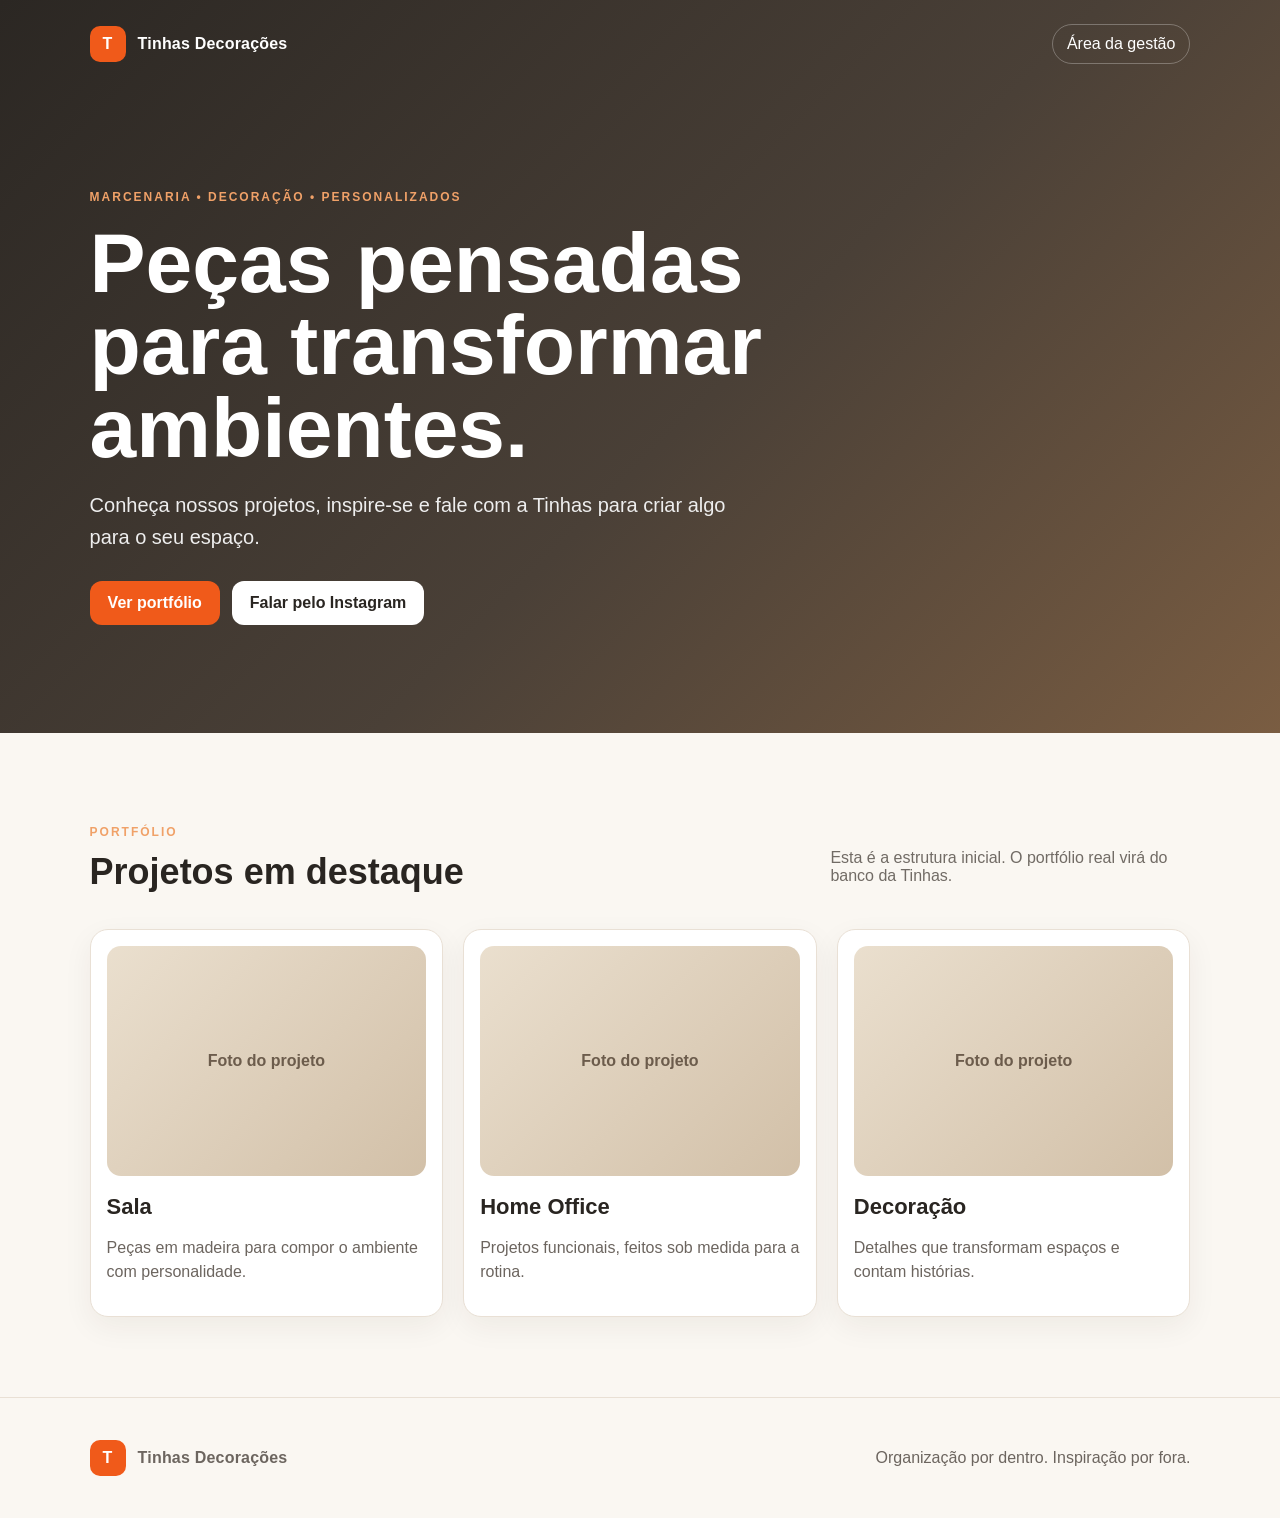
==== index.html @ 4670b63a "Add files via upload" ====
<!doctype html>
<html lang="pt-BR">
<head>
  <meta charset="utf-8">
  <meta name="viewport" content="width=device-width, initial-scale=1">
  <title>Tinhas Decorações</title>
  <meta name="description" content="Tinhas Decorações — marcenaria e decoração com identidade.">
  <link rel="stylesheet" href="style.css">
</head>
<body>
  <header class="hero">
    <nav class="nav">
      <div class="brand"><span class="brand-mark">T</span><span>Tinhas Decorações</span></div>
      <a class="nav-link" href="gestao/index.html">Área da gestão</a>
    </nav>
    <div class="hero-content">
      <p class="eyebrow">MARCENARIA • DECORAÇÃO • PERSONALIZADOS</p>
      <h1>Peças pensadas para transformar ambientes.</h1>
      <p class="lead">Conheça nossos projetos, inspire-se e fale com a Tinhas para criar algo para o seu espaço.</p>
      <div class="actions">
        <a class="btn primary" href="#portfolio">Ver portfólio</a>
        <a class="btn secondary" href="https://instagram.com/" target="_blank" rel="noopener">Falar pelo Instagram</a>
      </div>
    </div>
  </header>
  <main id="portfolio" class="section">
    <div class="section-head">
      <div>
        <p class="eyebrow">PORTFÓLIO</p>
        <h2>Projetos em destaque</h2>
      </div>
      <p class="muted">Esta é a estrutura inicial. O portfólio real virá do banco da Tinhas.</p>
    </div>
    <div class="cards">
      <article class="card"><div class="placeholder">Foto do projeto</div><h3>Sala</h3><p>Peças em madeira para compor o ambiente com personalidade.</p></article>
      <article class="card"><div class="placeholder">Foto do projeto</div><h3>Home Office</h3><p>Projetos funcionais, feitos sob medida para a rotina.</p></article>
      <article class="card"><div class="placeholder">Foto do projeto</div><h3>Decoração</h3><p>Detalhes que transformam espaços e contam histórias.</p></article>
    </div>
  </main>
  <footer><div class="brand"><span class="brand-mark">T</span><span>Tinhas Decorações</span></div><p>Organização por dentro. Inspiração por fora.</p></footer>
</body>
</html>
---- style.css ----
*{box-sizing:border-box}body{margin:0;font-family:Arial,Helvetica,sans-serif;color:#292521;background:#faf7f2}a{text-decoration:none}.hero{min-height:76vh;background:linear-gradient(135deg,#2b2723 0%,#4a4037 55%,#7a5d42 100%);color:white}.nav{display:flex;justify-content:space-between;align-items:center;padding:24px 7vw}.brand{display:flex;align-items:center;gap:12px;font-weight:700;letter-spacing:.2px}.brand-mark{display:grid;place-items:center;width:36px;height:36px;border-radius:10px;background:#f05a1a;color:white}.nav-link{color:white;border:1px solid rgba(255,255,255,.28);padding:10px 14px;border-radius:999px}.hero-content{max-width:900px;padding:10vh 7vw 12vh}.eyebrow{letter-spacing:2px;font-size:12px;font-weight:700;color:#f0a168}.hero h1{font-size:clamp(42px,7vw,84px);line-height:.98;max-width:900px;margin:18px 0}.lead{font-size:20px;line-height:1.6;max-width:680px;color:#eee}.actions{display:flex;gap:12px;margin-top:28px;flex-wrap:wrap}.btn{padding:13px 18px;border-radius:12px;font-weight:700}.primary{background:#f05a1a;color:white}.secondary{background:white;color:#292521}.section{padding:80px 7vw}.section-head{display:flex;justify-content:space-between;gap:30px;align-items:end;margin-bottom:28px}.section h2{font-size:36px;margin:8px 0}.muted{color:#716b65;max-width:360px}.cards{display:grid;grid-template-columns:repeat(3,1fr);gap:20px}.card{background:white;border:1px solid #e9e0d5;border-radius:18px;padding:16px;box-shadow:0 10px 30px rgba(45,35,25,.06)}.placeholder{height:230px;border-radius:14px;background:linear-gradient(135deg,#eadfce,#d2c0a8);display:grid;place-items:center;color:#6c5c4c;font-weight:700}.card h3{font-size:22px;margin:18px 0 8px}.card p{color:#6c655f;line-height:1.5}footer{padding:35px 7vw;border-top:1px solid #e9e0d5;display:flex;justify-content:space-between;gap:20px;align-items:center;color:#6c655f}@media(max-width:800px){.cards{grid-template-columns:1fr}.section-head{display:block}.hero{min-height:auto}.hero-content{padding-top:7vh}footer{display:block}}
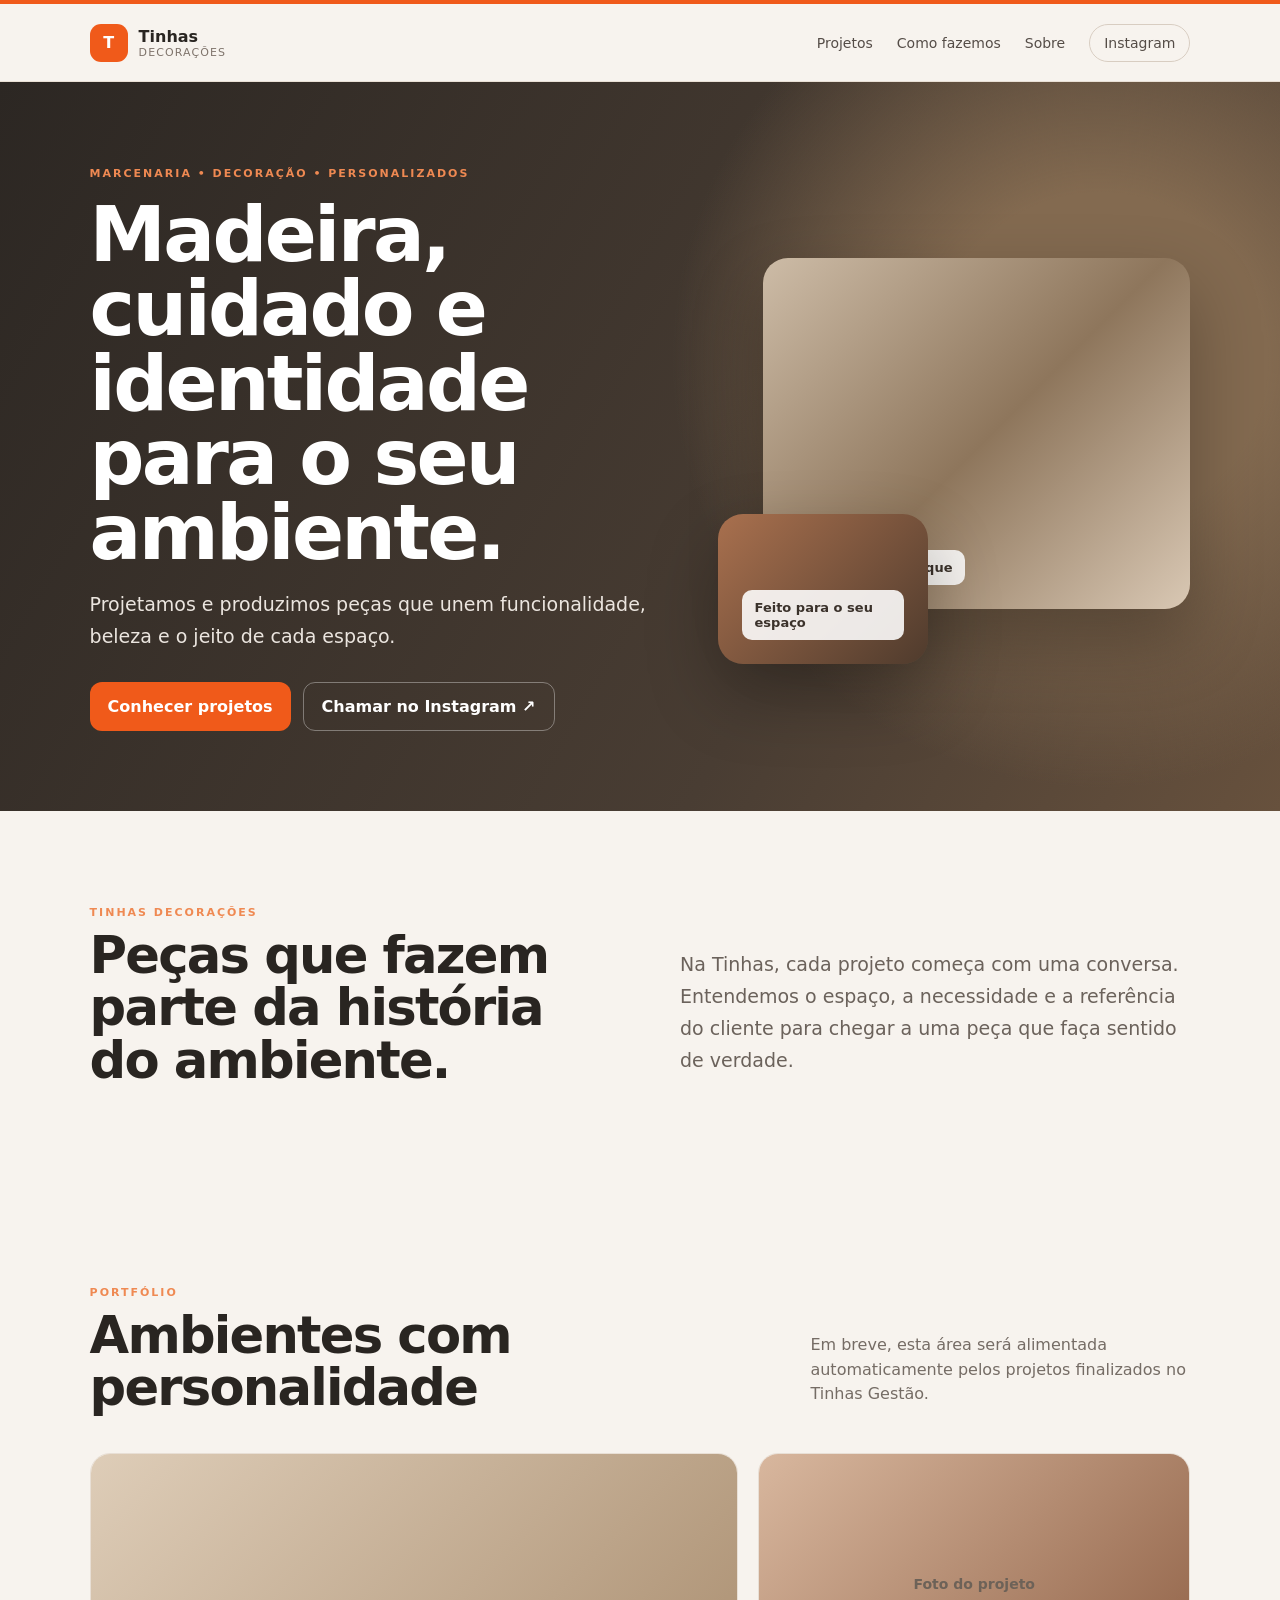
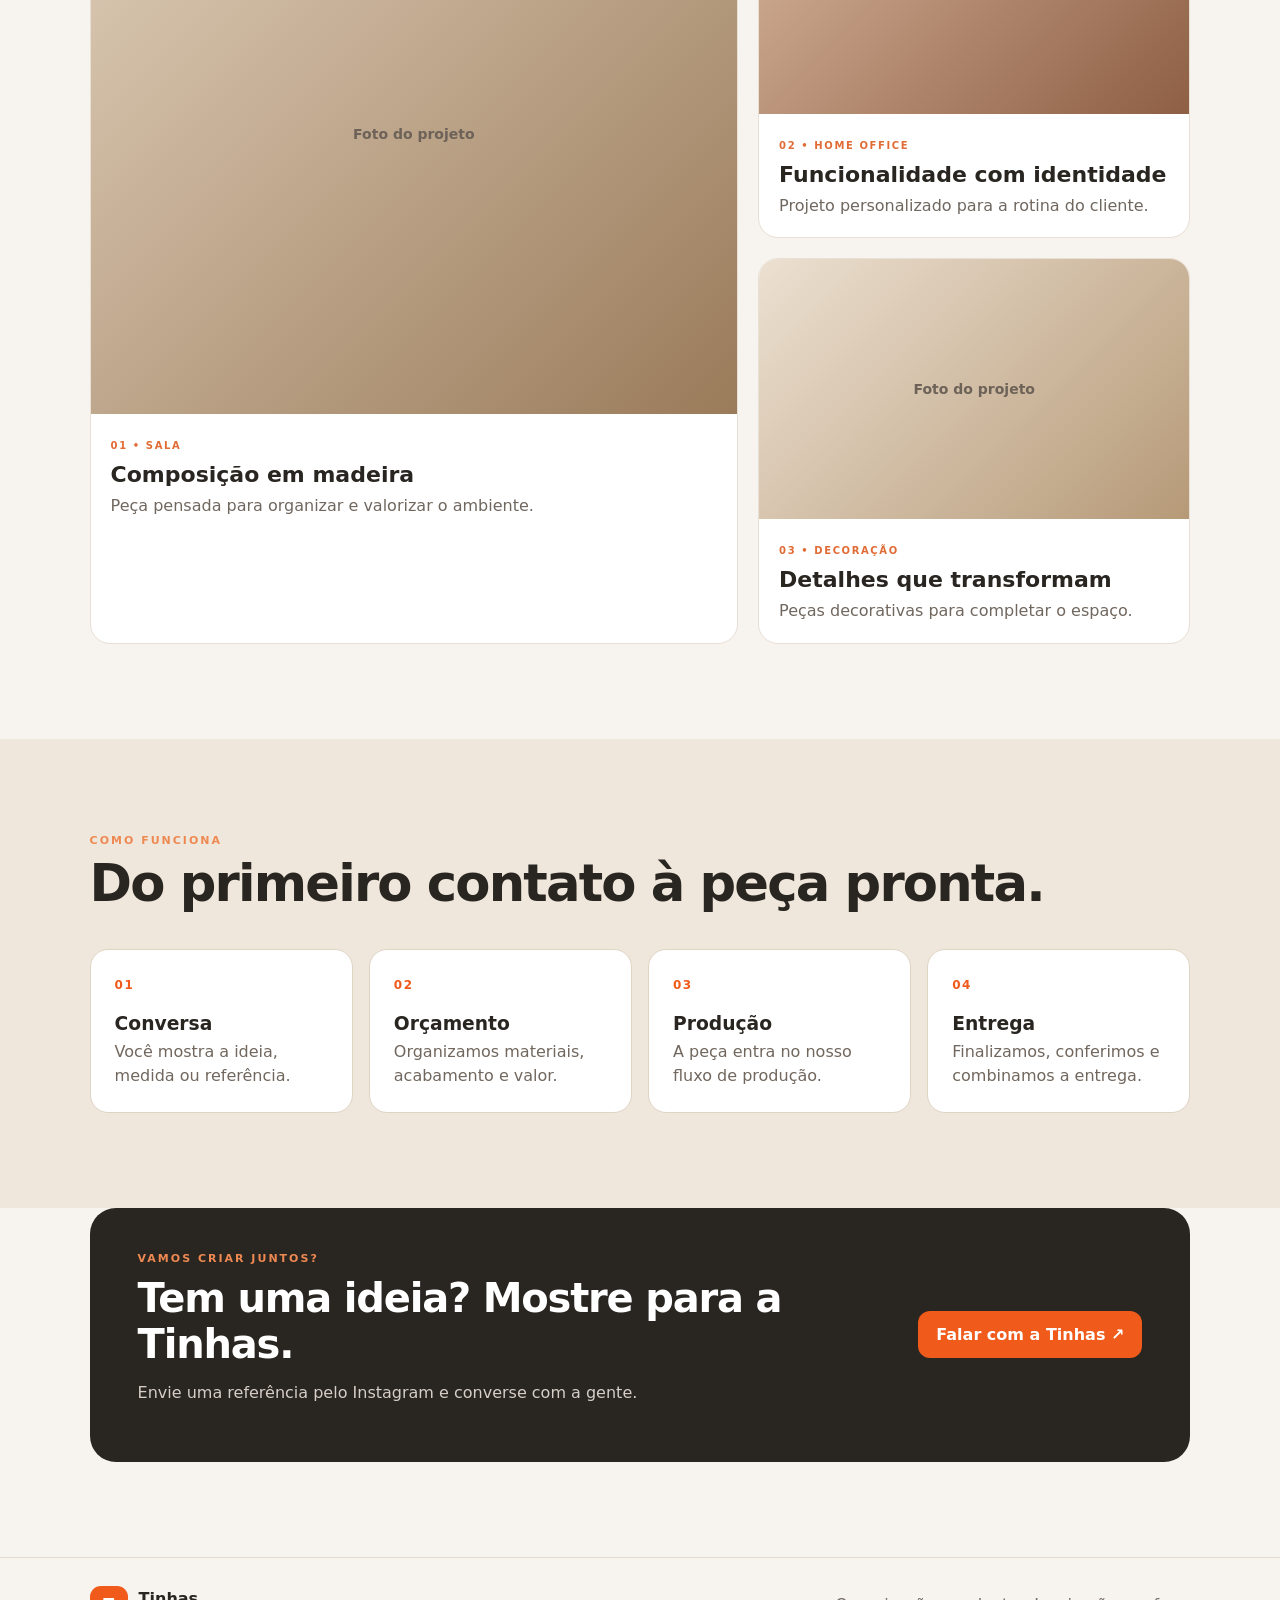
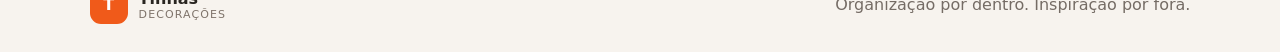
==== commit 7e671b95: "Add files via upload" ====
--- a/index.html
+++ b/index.html
@@ -3,40 +3,87 @@
 <head>
   <meta charset="utf-8">
   <meta name="viewport" content="width=device-width, initial-scale=1">
-  <title>Tinhas Decorações</title>
-  <meta name="description" content="Tinhas Decorações — marcenaria e decoração com identidade.">
+  <title>Tinhas Decorações — Marcenaria e decoração</title>
+  <meta name="description" content="Tinhas Decorações — peças em madeira e projetos personalizados para transformar ambientes.">
   <link rel="stylesheet" href="style.css">
 </head>
 <body>
-  <header class="hero">
-    <nav class="nav">
-      <div class="brand"><span class="brand-mark">T</span><span>Tinhas Decorações</span></div>
-      <a class="nav-link" href="gestao/index.html">Área da gestão</a>
+  <div class="topline"></div>
+  <header class="site-header">
+    <a class="brand" href="index.html" aria-label="Tinhas Decorações">
+      <span class="brand-mark">T</span>
+      <span><strong>Tinhas</strong><small>Decorações</small></span>
+    </a>
+    <nav>
+      <a href="#projetos">Projetos</a>
+      <a href="#processo">Como fazemos</a>
+      <a href="#sobre">Sobre</a>
+      <a class="nav-cta" href="https://instagram.com/" target="_blank" rel="noopener">Instagram</a>
     </nav>
-    <div class="hero-content">
-      <p class="eyebrow">MARCENARIA • DECORAÇÃO • PERSONALIZADOS</p>
-      <h1>Peças pensadas para transformar ambientes.</h1>
-      <p class="lead">Conheça nossos projetos, inspire-se e fale com a Tinhas para criar algo para o seu espaço.</p>
-      <div class="actions">
-        <a class="btn primary" href="#portfolio">Ver portfólio</a>
-        <a class="btn secondary" href="https://instagram.com/" target="_blank" rel="noopener">Falar pelo Instagram</a>
+  </header>
+
+  <main>
+    <section class="hero">
+      <div class="hero-copy">
+        <p class="eyebrow">MARCENARIA • DECORAÇÃO • PERSONALIZADOS</p>
+        <h1>Madeira, cuidado e identidade para o seu ambiente.</h1>
+        <p class="hero-lead">Projetamos e produzimos peças que unem funcionalidade, beleza e o jeito de cada espaço.</p>
+        <div class="hero-actions">
+          <a class="btn primary" href="#projetos">Conhecer projetos</a>
+          <a class="btn ghost" href="https://instagram.com/" target="_blank" rel="noopener">Chamar no Instagram ↗</a>
+        </div>
       </div>
-    </div>
-  </header>
-  <main id="portfolio" class="section">
-    <div class="section-head">
+      <div class="hero-art" aria-hidden="true">
+        <div class="room-card large"><span>Projeto em destaque</span></div>
+        <div class="room-card small"><span>Feito para o seu espaço</span></div>
+      </div>
+    </section>
+
+    <section class="section intro" id="sobre">
       <div>
-        <p class="eyebrow">PORTFÓLIO</p>
-        <h2>Projetos em destaque</h2>
+        <p class="eyebrow">TINHAS DECORAÇÕES</p>
+        <h2>Peças que fazem parte da história do ambiente.</h2>
       </div>
-      <p class="muted">Esta é a estrutura inicial. O portfólio real virá do banco da Tinhas.</p>
-    </div>
-    <div class="cards">
-      <article class="card"><div class="placeholder">Foto do projeto</div><h3>Sala</h3><p>Peças em madeira para compor o ambiente com personalidade.</p></article>
-      <article class="card"><div class="placeholder">Foto do projeto</div><h3>Home Office</h3><p>Projetos funcionais, feitos sob medida para a rotina.</p></article>
-      <article class="card"><div class="placeholder">Foto do projeto</div><h3>Decoração</h3><p>Detalhes que transformam espaços e contam histórias.</p></article>
-    </div>
+      <p>Na Tinhas, cada projeto começa com uma conversa. Entendemos o espaço, a necessidade e a referência do cliente para chegar a uma peça que faça sentido de verdade.</p>
+    </section>
+
+    <section class="section" id="projetos">
+      <div class="section-head">
+        <div><p class="eyebrow">PORTFÓLIO</p><h2>Ambientes com personalidade</h2></div>
+        <p>Em breve, esta área será alimentada automaticamente pelos projetos finalizados no Tinhas Gestão.</p>
+      </div>
+      <div class="portfolio-grid">
+        <article class="project featured"><div class="project-image tone-1">Foto do projeto</div><div class="project-info"><span>01 • SALA</span><h3>Composição em madeira</h3><p>Peça pensada para organizar e valorizar o ambiente.</p></div></article>
+        <article class="project"><div class="project-image tone-2">Foto do projeto</div><div class="project-info"><span>02 • HOME OFFICE</span><h3>Funcionalidade com identidade</h3><p>Projeto personalizado para a rotina do cliente.</p></div></article>
+        <article class="project"><div class="project-image tone-3">Foto do projeto</div><div class="project-info"><span>03 • DECORAÇÃO</span><h3>Detalhes que transformam</h3><p>Peças decorativas para completar o espaço.</p></div></article>
+      </div>
+    </section>
+
+    <section class="section process" id="processo">
+      <div class="section-head">
+        <div><p class="eyebrow">COMO FUNCIONA</p><h2>Do primeiro contato à peça pronta.</h2></div>
+      </div>
+      <div class="steps">
+        <div><b>01</b><h3>Conversa</h3><p>Você mostra a ideia, medida ou referência.</p></div>
+        <div><b>02</b><h3>Orçamento</h3><p>Organizamos materiais, acabamento e valor.</p></div>
+        <div><b>03</b><h3>Produção</h3><p>A peça entra no nosso fluxo de produção.</p></div>
+        <div><b>04</b><h3>Entrega</h3><p>Finalizamos, conferimos e combinamos a entrega.</p></div>
+      </div>
+    </section>
+
+    <section class="cta">
+      <div>
+        <p class="eyebrow">VAMOS CRIAR JUNTOS?</p>
+        <h2>Tem uma ideia? Mostre para a Tinhas.</h2>
+        <p>Envie uma referência pelo Instagram e converse com a gente.</p>
+      </div>
+      <a class="btn primary" href="https://instagram.com/" target="_blank" rel="noopener">Falar com a Tinhas ↗</a>
+    </section>
   </main>
-  <footer><div class="brand"><span class="brand-mark">T</span><span>Tinhas Decorações</span></div><p>Organização por dentro. Inspiração por fora.</p></footer>
+
+  <footer>
+    <div class="brand"><span class="brand-mark">T</span><span><strong>Tinhas</strong><small>Decorações</small></span></div>
+    <p>Organização por dentro. Inspiração por fora.</p>
+  </footer>
 </body>
 </html>
--- a/style.css
+++ b/style.css
@@ -1 +1 @@
-*{box-sizing:border-box}body{margin:0;font-family:Arial,Helvetica,sans-serif;color:#292521;background:#faf7f2}a{text-decoration:none}.hero{min-height:76vh;background:linear-gradient(135deg,#2b2723 0%,#4a4037 55%,#7a5d42 100%);color:white}.nav{display:flex;justify-content:space-between;align-items:center;padding:24px 7vw}.brand{display:flex;align-items:center;gap:12px;font-weight:700;letter-spacing:.2px}.brand-mark{display:grid;place-items:center;width:36px;height:36px;border-radius:10px;background:#f05a1a;color:white}.nav-link{color:white;border:1px solid rgba(255,255,255,.28);padding:10px 14px;border-radius:999px}.hero-content{max-width:900px;padding:10vh 7vw 12vh}.eyebrow{letter-spacing:2px;font-size:12px;font-weight:700;color:#f0a168}.hero h1{font-size:clamp(42px,7vw,84px);line-height:.98;max-width:900px;margin:18px 0}.lead{font-size:20px;line-height:1.6;max-width:680px;color:#eee}.actions{display:flex;gap:12px;margin-top:28px;flex-wrap:wrap}.btn{padding:13px 18px;border-radius:12px;font-weight:700}.primary{background:#f05a1a;color:white}.secondary{background:white;color:#292521}.section{padding:80px 7vw}.section-head{display:flex;justify-content:space-between;gap:30px;align-items:end;margin-bottom:28px}.section h2{font-size:36px;margin:8px 0}.muted{color:#716b65;max-width:360px}.cards{display:grid;grid-template-columns:repeat(3,1fr);gap:20px}.card{background:white;border:1px solid #e9e0d5;border-radius:18px;padding:16px;box-shadow:0 10px 30px rgba(45,35,25,.06)}.placeholder{height:230px;border-radius:14px;background:linear-gradient(135deg,#eadfce,#d2c0a8);display:grid;place-items:center;color:#6c5c4c;font-weight:700}.card h3{font-size:22px;margin:18px 0 8px}.card p{color:#6c655f;line-height:1.5}footer{padding:35px 7vw;border-top:1px solid #e9e0d5;display:flex;justify-content:space-between;gap:20px;align-items:center;color:#6c655f}@media(max-width:800px){.cards{grid-template-columns:1fr}.section-head{display:block}.hero{min-height:auto}.hero-content{padding-top:7vh}footer{display:block}}
+*{box-sizing:border-box}html{scroll-behavior:smooth}body{margin:0;font-family:Inter,ui-sans-serif,system-ui,-apple-system,BlinkMacSystemFont,"Segoe UI",sans-serif;color:#292521;background:#f7f3ee}.topline{height:4px;background:#f05a1a}.site-header{height:78px;padding:0 7vw;display:flex;align-items:center;justify-content:space-between;border-bottom:1px solid #e9e0d5;background:rgba(247,243,238,.94);position:sticky;top:0;z-index:5;backdrop-filter:blur(10px)}.brand{display:flex;align-items:center;gap:11px;color:#292521;text-decoration:none}.brand-mark{display:grid;place-items:center;width:38px;height:38px;border-radius:11px;background:#f05a1a;color:white;font-weight:800}.brand small{display:block;font-size:11px;letter-spacing:1.1px;text-transform:uppercase;color:#7f746b}.site-header nav{display:flex;gap:24px;align-items:center}.site-header nav a{color:#554d47;text-decoration:none;font-size:14px}.nav-cta{border:1px solid #d8cdc1;padding:10px 14px;border-radius:999px}.hero{min-height:680px;padding:85px 7vw 80px;display:grid;grid-template-columns:1.1fr .9fr;gap:50px;align-items:center;background:radial-gradient(circle at 86% 38%,#836a50 0 14%,transparent 36%),linear-gradient(120deg,#2c2723,#493d33 65%,#67513d);color:#fff}.eyebrow{margin:0;color:#ef8952;letter-spacing:2px;font-size:11px;font-weight:800}.hero h1{font-size:clamp(44px,6vw,78px);line-height:.97;letter-spacing:-2.7px;max-width:820px;margin:18px 0}.hero-lead{max-width:650px;font-size:19px;line-height:1.65;color:#ebe5df}.hero-actions{display:flex;gap:12px;flex-wrap:wrap;margin-top:30px}.btn{display:inline-flex;align-items:center;justify-content:center;padding:14px 18px;border-radius:12px;text-decoration:none;font-weight:750}.btn.primary{background:#f05a1a;color:white}.btn.ghost{border:1px solid rgba(255,255,255,.35);color:white}.hero-art{min-height:430px;position:relative}.room-card{position:absolute;border-radius:25px;box-shadow:0 30px 70px rgba(0,0,0,.28);display:flex;align-items:flex-end;padding:24px;background-size:cover}.room-card span{background:rgba(255,255,255,.88);color:#3b322b;padding:10px 13px;border-radius:10px;font-size:13px;font-weight:700}.room-card.large{inset:24px 0 55px 45px;background:linear-gradient(135deg,#cdbca7,#8e765c 52%,#d9c8b4)}.room-card.small{width:210px;height:150px;left:0;bottom:0;background:linear-gradient(135deg,#a9704e,#4f3b2d)}.section{padding:95px 7vw}.intro{display:grid;grid-template-columns:1fr 1fr;gap:80px;align-items:end}.section h2{font-size:clamp(34px,4vw,54px);line-height:1.02;letter-spacing:-1.8px;margin:10px 0}.intro>p{font-size:19px;line-height:1.7;color:#6b625b;max-width:620px}.section-head{display:flex;justify-content:space-between;gap:40px;align-items:end;margin-bottom:30px}.section-head>p{max-width:380px;color:#756c65;line-height:1.55}.portfolio-grid{display:grid;grid-template-columns:1.2fr .8fr;gap:20px}.project{background:white;border:1px solid #e8dfd5;border-radius:20px;overflow:hidden}.project.featured{grid-row:span 2}.project-image{height:260px;display:grid;place-items:center;color:#6d6258;font-size:14px;font-weight:700}.featured .project-image{height:560px}.tone-1{background:linear-gradient(135deg,#decdb8,#9a7b5a)}.tone-2{background:linear-gradient(135deg,#d8b79e,#8e5f44)}.tone-3{background:linear-gradient(135deg,#ece0d1,#b69a78)}.project-info{padding:20px}.project-info span{font-size:10px;letter-spacing:1.6px;font-weight:800;color:#e16b35}.project-info h3{font-size:22px;margin:9px 0 7px}.project-info p{color:#70675f;margin:0;line-height:1.45}.process{background:#efe7dc}.steps{display:grid;grid-template-columns:repeat(4,1fr);gap:16px}.steps>div{background:white;border-radius:18px;padding:24px;border:1px solid #dfd3c4}.steps b{font-size:12px;color:#f05a1a;letter-spacing:1.5px}.steps h3{margin:20px 0 6px}.steps p{color:#71675e;line-height:1.5;margin:0}.cta{margin:0 7vw 95px;padding:44px 48px;border-radius:26px;background:#292521;color:#fff;display:flex;justify-content:space-between;gap:30px;align-items:center}.cta h2{margin:10px 0;font-size:40px;letter-spacing:-1.2px}.cta p:not(.eyebrow){color:#d6cec7}.cta .btn{white-space:nowrap}footer{padding:28px 7vw;border-top:1px solid #e5dbcf;display:flex;justify-content:space-between;align-items:center;color:#756c65}footer p{margin:0}@media(max-width:900px){.site-header{padding:0 5vw}.site-header nav a:not(.nav-cta){display:none}.hero{grid-template-columns:1fr;padding:70px 5vw}.hero-art{min-height:360px}.section{padding:70px 5vw}.intro{grid-template-columns:1fr;gap:15px}.portfolio-grid{grid-template-columns:1fr}.project.featured{grid-row:auto}.featured .project-image{height:360px}.steps{grid-template-columns:1fr 1fr}.cta{margin:0 5vw 70px;padding:35px;display:block}.cta .btn{margin-top:20px}footer{padding:25px 5vw;display:block}footer p{margin-top:12px}}@media(max-width:560px){.steps{grid-template-columns:1fr}.hero h1{letter-spacing:-1.5px}.hero-art{min-height:300px}.room-card.large{left:20px}.room-card.small{width:165px;height:120px}}
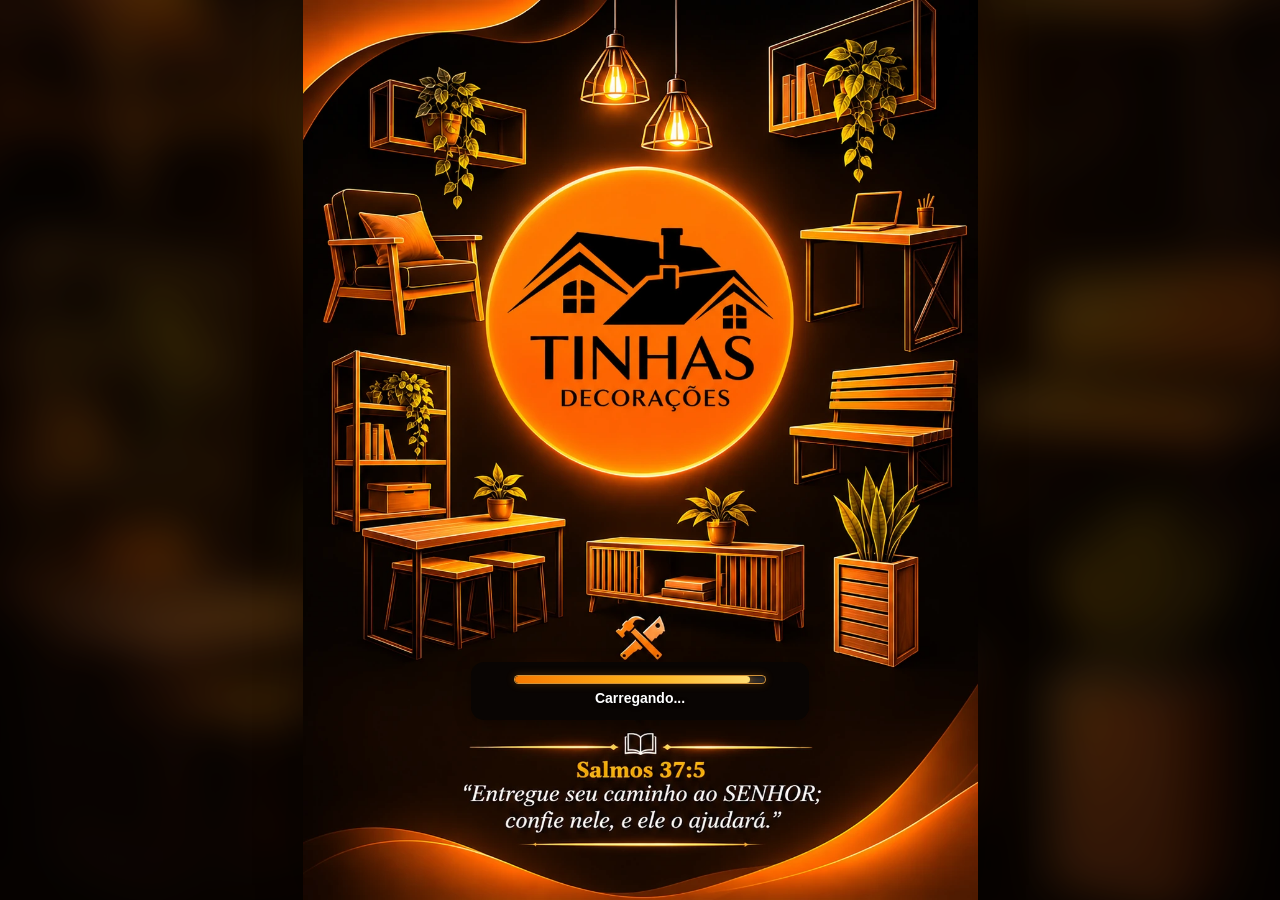
==== commit 3db86f16: "Add files via upload" ====
--- a/index.html
+++ b/index.html
@@ -2,88 +2,114 @@
 <html lang="pt-BR">
 <head>
   <meta charset="utf-8">
-  <meta name="viewport" content="width=device-width, initial-scale=1">
-  <title>Tinhas Decorações — Marcenaria e decoração</title>
-  <meta name="description" content="Tinhas Decorações — peças em madeira e projetos personalizados para transformar ambientes.">
-  <link rel="stylesheet" href="style.css">
+  <meta name="viewport" content="width=device-width, initial-scale=1, viewport-fit=cover">
+  <meta name="theme-color" content="#ED7014">
+  <meta name="apple-mobile-web-app-capable" content="yes">
+  <meta name="apple-mobile-web-app-status-bar-style" content="black-translucent">
+  <meta name="apple-mobile-web-app-title" content="Tinhas Gestão">
+  <meta name="description" content="Aplicativo interno de gestão da Tinhas Decorações.">
+  <title>Tinhas Gestão</title>
+  <link rel="manifest" href="manifest.json?v=1.0.9">
+  <link rel="icon" type="image/png" sizes="192x192" href="assets/icon-192.png">
+  <link rel="apple-touch-icon" href="assets/icon-192.png">
+  <link rel="preload" as="image" href="assets/splash-tinhas.webp" fetchpriority="high">
+  <link rel="stylesheet" href="style.css?v=1.0.9">
 </head>
 <body>
-  <div class="topline"></div>
-  <header class="site-header">
-    <a class="brand" href="index.html" aria-label="Tinhas Decorações">
-      <span class="brand-mark">T</span>
-      <span><strong>Tinhas</strong><small>Decorações</small></span>
-    </a>
-    <nav>
-      <a href="#projetos">Projetos</a>
-      <a href="#processo">Como fazemos</a>
-      <a href="#sobre">Sobre</a>
-      <a class="nav-cta" href="https://instagram.com/" target="_blank" rel="noopener">Instagram</a>
-    </nav>
-  </header>
+  <section id="tela-abertura" class="tela-abertura" aria-label="Abertura do Tinhas Gestão">
+    <div class="abertura-poster">
+      <img id="imagem-abertura" src="assets/splash-tinhas.webp" alt="" fetchpriority="high">
+      <div class="abertura-carregamento" aria-live="polite">
+        <div class="abertura-trilho" role="progressbar" aria-label="Carregamento do aplicativo" aria-valuemin="0" aria-valuemax="100" aria-valuenow="0">
+          <span id="abertura-progresso"></span>
+        </div>
+        <p id="abertura-status">Carregando...</p>
+      </div>
+    </div>
+  </section>
 
-  <main>
-    <section class="hero">
-      <div class="hero-copy">
-        <p class="eyebrow">MARCENARIA • DECORAÇÃO • PERSONALIZADOS</p>
-        <h1>Madeira, cuidado e identidade para o seu ambiente.</h1>
-        <p class="hero-lead">Projetamos e produzimos peças que unem funcionalidade, beleza e o jeito de cada espaço.</p>
-        <div class="hero-actions">
-          <a class="btn primary" href="#projetos">Conhecer projetos</a>
-          <a class="btn ghost" href="https://instagram.com/" target="_blank" rel="noopener">Chamar no Instagram ↗</a>
-        </div>
+  <section id="tela-login" class="tela tela-login" inert aria-hidden="true">
+    <div class="login-box">
+      <div class="logo-login"><img src="assets/icone-tinhas.png" alt="Símbolo Tinhas Decorações"></div>
+      <div class="marca-login"><h1>Gestão</h1></div>
+      <div class="login-ilustracao">
+        <img src="assets/casal-login.png" alt="Equipe Tinhas Decorações: marcenaria e marketing">
       </div>
-      <div class="hero-art" aria-hidden="true">
-        <div class="room-card large"><span>Projeto em destaque</span></div>
-        <div class="room-card small"><span>Feito para o seu espaço</span></div>
-      </div>
-    </section>
+      <form id="form-login" class="form-login" autocomplete="on">
+        <label class="campo-login"><span>✉️</span><input id="email" type="email" placeholder="E-mail autorizado" autocomplete="username" required></label>
+        <label class="campo-login"><span>🔒</span><input id="senha" type="password" placeholder="Senha do aplicativo" autocomplete="current-password" required></label>
+        <button id="btn-login" class="botao-principal" type="submit">Entrar</button>
+        <p id="mensagem-login" class="mensagem" role="status"></p>
+      </form>
+      <button id="btn-primeiro-acesso" class="link-primeiro-acesso" type="button">Primeiro acesso? <strong>Cadastre sua senha</strong></button>
+      <p class="rodape-login">Tinhas Decorações LTDA <span>•</span> v.1.0.9</p>
+    </div>
+  </section>
 
-    <section class="section intro" id="sobre">
-      <div>
-        <p class="eyebrow">TINHAS DECORAÇÕES</p>
-        <h2>Peças que fazem parte da história do ambiente.</h2>
-      </div>
-      <p>Na Tinhas, cada projeto começa com uma conversa. Entendemos o espaço, a necessidade e a referência do cliente para chegar a uma peça que faça sentido de verdade.</p>
-    </section>
+  <section id="tela-home" class="tela escondido">
+    <header class="topo">
+      <button class="icone-topo" id="btn-menu" aria-label="Abrir menu">☰</button>
+      <div class="titulo-topo"><strong>TINHAS <span>GESTÃO</span></strong><small>DECORAÇÕES • MARCENARIA</small></div>
+      <button class="icone-topo" id="btn-logout" title="Sair" aria-label="Sair">↪</button>
+    </header>
+    <main class="conteudo-home">
+      <section class="hero hero-personalizado" id="hero-home">
+        <img id="hero-usuario" src="assets/casal-login.png" alt="Equipe Tinhas">
+        <div class="hero-frase" id="hero-frase">Projetos bem feitos,<br><strong>gestão em dia</strong> 🧡</div>
+      </section>
+      <section class="saudacao"><p>Olá, <strong id="nome-usuario">Equipe Tinhas</strong> 👋</p><small>Vamos organizar o trabalho de hoje?</small></section>
+      <section class="resumo-home" id="resumo-home">
+        <div class="resumo-home-card"><small>Clientes</small><strong id="resumo-clientes">—</strong></div>
+        <div class="resumo-home-card"><small>Orçamentos</small><strong id="resumo-orcamentos">—</strong></div>
+        <div class="resumo-home-card"><small>Em produção</small><strong id="resumo-producao">—</strong></div>
+      </section>
+      <section class="titulo-secao-home"><span>ÁREA DE TRABALHO</span><strong>O que vamos gerenciar?</strong></section>
+      <section class="grid-modulos">
+        <button class="modulo" data-modulo="clientes"><div class="emoji">👥</div><strong>Clientes</strong><span>Cadastro e relacionamento</span></button>
+        <button class="modulo" data-modulo="orcamentos"><div class="emoji">📄</div><strong>Orçamentos</strong><span>Projetos, valores e aprovações</span></button>
+        <button class="modulo" data-modulo="producao"><div class="emoji">🪚</div><strong>Produção</strong><span>Pedidos e andamento</span></button>
+        <button class="modulo" data-modulo="materiais"><div class="emoji">🪵</div><strong>Materiais</strong><span>Madeira, ferragens e insumos</span></button>
+        <button class="modulo" data-modulo="estoque"><div class="emoji">📦</div><strong>Estoque</strong><span>Entradas e disponibilidade</span></button>
+        <button class="modulo" data-modulo="financeiro"><div class="emoji">💰</div><strong>Financeiro</strong><span>Receitas, despesas e caixa</span></button>
+        <button class="modulo" data-modulo="agenda"><div class="emoji">📅</div><strong>Agenda</strong><span>Prazos e entregas</span></button>
+        <button class="modulo" data-modulo="portfolio"><div class="emoji">🖼️</div><strong>Portfólio</strong><span>Projetos e fotos</span></button>
+        <button class="modulo" data-modulo="marketing"><div class="emoji">📣</div><strong>Marketing</strong><span>Conteúdo e divulgação</span></button>
+        <button class="modulo" data-modulo="relatorios"><div class="emoji">📊</div><strong>Relatórios</strong><span>Visão geral da empresa</span></button>
+        <button class="modulo" data-modulo="configuracoes"><div class="emoji">⚙️</div><strong>Configurações</strong><span>Equipe e preferências</span></button>
+      </section>
+      <section class="rodape-home"><img src="assets/logo-tinhas.png" alt="Tinhas Decorações"><span>Transformando ambientes com peças artesanais em madeira.</span></section>
+      <button id="btn-instalar-home" class="botao-instalar escondido" type="button">＋ Instalar Tinhas Gestão</button>
+    </main>
+  </section>
 
-    <section class="section" id="projetos">
-      <div class="section-head">
-        <div><p class="eyebrow">PORTFÓLIO</p><h2>Ambientes com personalidade</h2></div>
-        <p>Em breve, esta área será alimentada automaticamente pelos projetos finalizados no Tinhas Gestão.</p>
-      </div>
-      <div class="portfolio-grid">
-        <article class="project featured"><div class="project-image tone-1">Foto do projeto</div><div class="project-info"><span>01 • SALA</span><h3>Composição em madeira</h3><p>Peça pensada para organizar e valorizar o ambiente.</p></div></article>
-        <article class="project"><div class="project-image tone-2">Foto do projeto</div><div class="project-info"><span>02 • HOME OFFICE</span><h3>Funcionalidade com identidade</h3><p>Projeto personalizado para a rotina do cliente.</p></div></article>
-        <article class="project"><div class="project-image tone-3">Foto do projeto</div><div class="project-info"><span>03 • DECORAÇÃO</span><h3>Detalhes que transformam</h3><p>Peças decorativas para completar o espaço.</p></div></article>
-      </div>
-    </section>
+  <section id="tela-modulo" class="tela escondido">
+    <header class="topo topo-modulo">
+      <button class="icone-topo" id="btn-voltar" aria-label="Voltar">←</button>
+      <div class="titulo-topo"><strong>TINHAS <span>GESTÃO</span></strong><small id="subtitulo-modulo">ÁREA DE TRABALHO</small></div>
+      <button class="icone-topo" id="btn-logout-modulo" title="Sair" aria-label="Sair">↪</button>
+    </header>
+    <main id="modulo-conteudo" class="conteudo-modulo"></main>
+  </section>
 
-    <section class="section process" id="processo">
-      <div class="section-head">
-        <div><p class="eyebrow">COMO FUNCIONA</p><h2>Do primeiro contato à peça pronta.</h2></div>
-      </div>
-      <div class="steps">
-        <div><b>01</b><h3>Conversa</h3><p>Você mostra a ideia, medida ou referência.</p></div>
-        <div><b>02</b><h3>Orçamento</h3><p>Organizamos materiais, acabamento e valor.</p></div>
-        <div><b>03</b><h3>Produção</h3><p>A peça entra no nosso fluxo de produção.</p></div>
-        <div><b>04</b><h3>Entrega</h3><p>Finalizamos, conferimos e combinamos a entrega.</p></div>
-      </div>
-    </section>
+  <div id="drawer-backdrop" class="drawer-backdrop escondido">
+    <aside class="drawer" aria-label="Menu de navegação">
+      <div class="drawer-head"><img src="assets/logo-tinhas.png" alt="Tinhas"><button id="btn-fechar-menu" aria-label="Fechar">×</button></div>
+      <button data-drawer="inicio">🏠 Início</button>
+      <button data-drawer="clientes">👥 Clientes</button>
+      <button data-drawer="orcamentos">📄 Orçamentos</button>
+      <button data-drawer="producao">🪚 Produção</button>
+      <button data-drawer="materiais">🪵 Materiais</button>
+      <button data-drawer="estoque">📦 Estoque</button>
+      <button data-drawer="financeiro">💰 Financeiro</button>
+      <button data-drawer="agenda">📅 Agenda</button>
+      <button data-drawer="portfolio">🖼️ Portfólio</button>
+      <button data-drawer="marketing">📣 Marketing</button>
+    </aside>
+  </div>
 
-    <section class="cta">
-      <div>
-        <p class="eyebrow">VAMOS CRIAR JUNTOS?</p>
-        <h2>Tem uma ideia? Mostre para a Tinhas.</h2>
-        <p>Envie uma referência pelo Instagram e converse com a gente.</p>
-      </div>
-      <a class="btn primary" href="https://instagram.com/" target="_blank" rel="noopener">Falar com a Tinhas ↗</a>
-    </section>
-  </main>
-
-  <footer>
-    <div class="brand"><span class="brand-mark">T</span><span><strong>Tinhas</strong><small>Decorações</small></span></div>
-    <p>Organização por dentro. Inspiração por fora.</p>
-  </footer>
+  <div id="modal-root"></div>
+  <div id="toast" class="toast escondido" role="status"></div>
+  <script src="config.js?v=1.0.9"></script>
+  <script src="app.js?v=1.0.9"></script>
 </body>
 </html>
--- a/style.css
+++ b/style.css
@@ -1 +1,256 @@
-*{box-sizing:border-box}html{scroll-behavior:smooth}body{margin:0;font-family:Inter,ui-sans-serif,system-ui,-apple-system,BlinkMacSystemFont,"Segoe UI",sans-serif;color:#292521;background:#f7f3ee}.topline{height:4px;background:#f05a1a}.site-header{height:78px;padding:0 7vw;display:flex;align-items:center;justify-content:space-between;border-bottom:1px solid #e9e0d5;background:rgba(247,243,238,.94);position:sticky;top:0;z-index:5;backdrop-filter:blur(10px)}.brand{display:flex;align-items:center;gap:11px;color:#292521;text-decoration:none}.brand-mark{display:grid;place-items:center;width:38px;height:38px;border-radius:11px;background:#f05a1a;color:white;font-weight:800}.brand small{display:block;font-size:11px;letter-spacing:1.1px;text-transform:uppercase;color:#7f746b}.site-header nav{display:flex;gap:24px;align-items:center}.site-header nav a{color:#554d47;text-decoration:none;font-size:14px}.nav-cta{border:1px solid #d8cdc1;padding:10px 14px;border-radius:999px}.hero{min-height:680px;padding:85px 7vw 80px;display:grid;grid-template-columns:1.1fr .9fr;gap:50px;align-items:center;background:radial-gradient(circle at 86% 38%,#836a50 0 14%,transparent 36%),linear-gradient(120deg,#2c2723,#493d33 65%,#67513d);color:#fff}.eyebrow{margin:0;color:#ef8952;letter-spacing:2px;font-size:11px;font-weight:800}.hero h1{font-size:clamp(44px,6vw,78px);line-height:.97;letter-spacing:-2.7px;max-width:820px;margin:18px 0}.hero-lead{max-width:650px;font-size:19px;line-height:1.65;color:#ebe5df}.hero-actions{display:flex;gap:12px;flex-wrap:wrap;margin-top:30px}.btn{display:inline-flex;align-items:center;justify-content:center;padding:14px 18px;border-radius:12px;text-decoration:none;font-weight:750}.btn.primary{background:#f05a1a;color:white}.btn.ghost{border:1px solid rgba(255,255,255,.35);color:white}.hero-art{min-height:430px;position:relative}.room-card{position:absolute;border-radius:25px;box-shadow:0 30px 70px rgba(0,0,0,.28);display:flex;align-items:flex-end;padding:24px;background-size:cover}.room-card span{background:rgba(255,255,255,.88);color:#3b322b;padding:10px 13px;border-radius:10px;font-size:13px;font-weight:700}.room-card.large{inset:24px 0 55px 45px;background:linear-gradient(135deg,#cdbca7,#8e765c 52%,#d9c8b4)}.room-card.small{width:210px;height:150px;left:0;bottom:0;background:linear-gradient(135deg,#a9704e,#4f3b2d)}.section{padding:95px 7vw}.intro{display:grid;grid-template-columns:1fr 1fr;gap:80px;align-items:end}.section h2{font-size:clamp(34px,4vw,54px);line-height:1.02;letter-spacing:-1.8px;margin:10px 0}.intro>p{font-size:19px;line-height:1.7;color:#6b625b;max-width:620px}.section-head{display:flex;justify-content:space-between;gap:40px;align-items:end;margin-bottom:30px}.section-head>p{max-width:380px;color:#756c65;line-height:1.55}.portfolio-grid{display:grid;grid-template-columns:1.2fr .8fr;gap:20px}.project{background:white;border:1px solid #e8dfd5;border-radius:20px;overflow:hidden}.project.featured{grid-row:span 2}.project-image{height:260px;display:grid;place-items:center;color:#6d6258;font-size:14px;font-weight:700}.featured .project-image{height:560px}.tone-1{background:linear-gradient(135deg,#decdb8,#9a7b5a)}.tone-2{background:linear-gradient(135deg,#d8b79e,#8e5f44)}.tone-3{background:linear-gradient(135deg,#ece0d1,#b69a78)}.project-info{padding:20px}.project-info span{font-size:10px;letter-spacing:1.6px;font-weight:800;color:#e16b35}.project-info h3{font-size:22px;margin:9px 0 7px}.project-info p{color:#70675f;margin:0;line-height:1.45}.process{background:#efe7dc}.steps{display:grid;grid-template-columns:repeat(4,1fr);gap:16px}.steps>div{background:white;border-radius:18px;padding:24px;border:1px solid #dfd3c4}.steps b{font-size:12px;color:#f05a1a;letter-spacing:1.5px}.steps h3{margin:20px 0 6px}.steps p{color:#71675e;line-height:1.5;margin:0}.cta{margin:0 7vw 95px;padding:44px 48px;border-radius:26px;background:#292521;color:#fff;display:flex;justify-content:space-between;gap:30px;align-items:center}.cta h2{margin:10px 0;font-size:40px;letter-spacing:-1.2px}.cta p:not(.eyebrow){color:#d6cec7}.cta .btn{white-space:nowrap}footer{padding:28px 7vw;border-top:1px solid #e5dbcf;display:flex;justify-content:space-between;align-items:center;color:#756c65}footer p{margin:0}@media(max-width:900px){.site-header{padding:0 5vw}.site-header nav a:not(.nav-cta){display:none}.hero{grid-template-columns:1fr;padding:70px 5vw}.hero-art{min-height:360px}.section{padding:70px 5vw}.intro{grid-template-columns:1fr;gap:15px}.portfolio-grid{grid-template-columns:1fr}.project.featured{grid-row:auto}.featured .project-image{height:360px}.steps{grid-template-columns:1fr 1fr}.cta{margin:0 5vw 70px;padding:35px;display:block}.cta .btn{margin-top:20px}footer{padding:25px 5vw;display:block}footer p{margin-top:12px}}@media(max-width:560px){.steps{grid-template-columns:1fr}.hero h1{letter-spacing:-1.5px}.hero-art{min-height:300px}.room-card.large{left:20px}.room-card.small{width:165px;height:120px}}
+:root{
+  --laranja:#ED7014;--laranja-escuro:#D85C08;--preto:#000;--preto-card:#111;--preto-2:#1B1B1B;
+  --branco:#fff;--texto:#171717;--cinza:#6B625A;--borda:#F7B47E;--verde:#1E7D36;--vermelho:#B3261E;
+}
+*{box-sizing:border-box;margin:0;padding:0}
+html,body{width:100%;min-height:100%;background:var(--laranja);color:var(--texto);font-family:Arial,Helvetica,sans-serif;overflow-x:hidden}
+body{max-width:520px;margin:0 auto;min-height:100dvh;overscroll-behavior-y:contain}
+button,input,select,textarea{font:inherit}button{cursor:pointer}button:disabled{opacity:.6;cursor:not-allowed}
+.escondido{display:none!important}.tela{min-height:100dvh;padding-bottom:max(18px,env(safe-area-inset-bottom));width:100%}
+/* LOGIN */
+.tela-login{display:flex;align-items:flex-start;justify-content:center;padding:calc(14px + env(safe-area-inset-top)) 20px calc(22px + env(safe-area-inset-bottom));background:var(--laranja)}
+.login-box{width:100%;max-width:440px;text-align:center;margin:auto 0}
+.logo-login{height:104px;width:104px;margin:0 auto 7px;display:flex;align-items:center;justify-content:center;background:transparent;border:0;border-radius:50%;padding:0;box-shadow:none}
+.logo-login img{width:100%;height:100%;object-fit:contain;display:block}
+.marca-login h1{font-size:31px;font-weight:900;line-height:1;color:#000;letter-spacing:.3px}
+.marca-login p{letter-spacing:1.1px;color:#24160D;margin-top:5px;font-size:13px;font-weight:800}
+.login-ilustracao{position:relative;height:clamp(240px,62vw,300px);margin:15px 0 13px;border-radius:22px;overflow:hidden;background:#100904;border:1px solid #111;box-shadow:0 10px 30px rgba(0,0,0,.18)}
+.login-ilustracao img{width:100%;height:100%;object-fit:cover;object-position:center center;display:block}
+
+
+
+.form-login{text-align:left}
+.campo-login{display:flex;align-items:center;gap:10px;border:1px solid #171717;background:#fff;border-radius:13px;padding:0 13px;margin-top:10px;box-shadow:0 4px 10px rgba(0,0,0,.08)}
+.campo-login span{font-size:20px}.campo-login input{width:100%;padding:14px 0;border:0;background:transparent;color:#111;outline:none;font-size:15px;min-width:0}
+.campo-login:focus-within{border-color:#fff;box-shadow:0 0 0 3px rgba(0,0,0,.18)}
+.botao-principal{width:100%;border:1px solid #000;background:#000;color:#fff;border-radius:13px;padding:15px;margin-top:13px;font-size:17px;font-weight:800}
+.botao-principal:active{transform:scale(.985);background:#252525}
+.mensagem{min-height:20px;text-align:center;margin-top:8px;color:#7D0D08;font-size:13px;font-weight:700}
+.rodape-login{margin-top:7px;color:#42220B;font-size:11px}
+/* TOPO */
+.topo{position:sticky;top:0;z-index:30;min-height:65px;display:grid;grid-template-columns:48px 1fr 48px;align-items:center;padding:calc(6px + env(safe-area-inset-top)) 10px 6px;background:#050505;color:#fff;border-bottom:2px solid rgba(237,112,20,.9);box-shadow:0 4px 13px rgba(0,0,0,.18)}
+.icone-topo{width:42px;height:42px;border:0;border-radius:11px;background:transparent;color:#fff;font-size:25px;display:grid;place-items:center}
+.icone-topo:active{background:#292929}
+.titulo-topo{text-align:center}.titulo-topo strong{display:block;font-size:19px;line-height:1;letter-spacing:.5px}.titulo-topo strong span{color:var(--laranja);font-style:italic}.titulo-topo small{display:block;margin-top:5px;letter-spacing:2px;color:#ddd;font-size:9px}
+/* HOME */
+.conteudo-home{padding:11px 14px calc(42px + env(safe-area-inset-bottom));background:var(--laranja)}
+.hero{position:relative;width:100%;aspect-ratio:20/9;height:auto;min-height:145px;border-radius:19px;overflow:hidden;border:1px solid #070707;background:#080300;box-shadow:0 8px 20px rgba(0,0,0,.15)}
+.hero img{position:absolute;inset:0;width:100%;height:100%;object-fit:cover;object-position:center center;display:block}
+.hero::after{content:"";position:absolute;inset:0;pointer-events:none;background:linear-gradient(90deg,rgba(0,0,0,.62) 0%,rgba(0,0,0,.32) 30%,rgba(0,0,0,0) 68%)}
+.hero.leticia::after{background:linear-gradient(90deg,rgba(0,0,0,0) 25%,rgba(0,0,0,.24) 58%,rgba(0,0,0,.72) 100%)}
+.hero.fernando::after{background:linear-gradient(90deg,rgba(0,0,0,.65) 0%,rgba(0,0,0,.36) 28%,rgba(0,0,0,0) 68%)}
+.hero-frase{position:absolute;z-index:2;left:14px;top:50%;transform:translateY(-50%);width:47%;text-align:left;color:#fff;font-size:clamp(15px,4vw,20px);font-style:italic;line-height:1.08;font-weight:800;text-shadow:0 2px 8px #000}
+.hero.leticia .hero-frase{left:auto;right:13px;text-align:right;width:44%}
+.hero-frase strong{color:var(--laranja);font-size:1.22em}
+.saudacao{margin:12px 3px 10px;color:#17100A;font-size:18px}.saudacao strong{color:#000}.saudacao small{display:block;margin-top:3px;font-size:11px;color:#4A260D}
+.resumo-home{display:grid;grid-template-columns:repeat(3,1fr);gap:7px;margin:10px 0 15px}
+.resumo-home-card{background:#fff;border:1px solid #111;border-radius:13px;padding:10px 8px;min-width:0;box-shadow:0 4px 12px rgba(0,0,0,.08)}
+.resumo-home-card small{display:block;color:#65584E;font-size:10px}.resumo-home-card strong{display:block;color:#111;font-size:22px;margin-top:4px}
+.titulo-secao-home{display:flex;flex-direction:column;gap:4px;margin:4px 3px 9px;color:#111}.titulo-secao-home span{font-size:9px;font-weight:900;letter-spacing:1.7px;color:#4B260E}.titulo-secao-home strong{font-size:16px}
+.grid-modulos{display:grid;grid-template-columns:repeat(2,minmax(0,1fr));gap:8px}
+.modulo{min-height:119px;border:1px solid #000;border-radius:16px;padding:11px 7px;background:var(--preto-card);color:#fff;text-align:center;transition:transform .15s,background .15s;box-shadow:0 5px 12px rgba(0,0,0,.12)}
+.modulo:active{transform:scale(.975);background:#242424}
+.emoji{width:48px;height:48px;margin:0 auto 7px;border-radius:50%;display:flex;align-items:center;justify-content:center;background:var(--laranja);color:#000;font-size:26px;border:1px solid #fff}
+.modulo strong{display:block;font-size:15px;margin-bottom:5px}.modulo span{display:block;color:#e0e0e0;font-size:10.5px;line-height:1.3}
+.rodape-home{display:flex;align-items:center;gap:11px;margin-top:13px;padding:12px;background:#111;border:1px solid #000;border-radius:14px;color:#eee;font-size:10px;line-height:1.3}
+.rodape-home img{width:70px;height:42px;object-fit:contain}.botao-instalar{width:100%;margin-top:10px;padding:12px;background:#fff;color:#000;border:1px solid #000;border-radius:12px;font-weight:800}
+/* MÓDULOS */
+.conteudo-modulo{padding:14px 14px calc(60px + env(safe-area-inset-bottom));background:var(--laranja);min-height:calc(100dvh - 66px);}
+.cabecalho-modulo{display:flex;align-items:center;gap:11px;margin:4px 2px 14px;color:#111}.cabecalho-modulo .icone-grande{width:50px;height:50px;display:grid;place-items:center;border-radius:14px;background:#111;color:var(--laranja);font-size:28px}.cabecalho-modulo h2{font-size:25px;line-height:1.05}.cabecalho-modulo p{color:#46230E;font-size:12px;margin-top:5px}
+.barra-acoes{display:flex;gap:8px;margin-bottom:11px;flex-wrap:wrap}.campo-busca,.campo-filtro{min-width:0;flex:1;border:1px solid #111;background:#fff;color:#111;border-radius:10px;padding:10px 11px;font-size:13px;outline:none}.campo-busca:focus,.campo-filtro:focus,.campo-form:focus{box-shadow:0 0 0 3px rgba(0,0,0,.14);border-color:#000}
+.botao-acao{border:1px solid #000;background:#000;color:#fff;border-radius:10px;padding:10px 13px;font-size:12px;font-weight:800;white-space:nowrap}.botao-acao.destaque{background:#fff;color:#000;border-color:#000}.botao-acao:active{transform:scale(.98)}
+.aviso-modulo{background:#fff;color:#171717;border:1px solid #111;border-radius:12px;padding:10px 12px;margin-bottom:11px;font-size:12px;line-height:1.4}.status{margin:10px 0;padding:10px 12px;background:#fff;border:1px solid #111;border-radius:10px;color:#31251D;font-size:12px}.status.ok{border-left:5px solid #1D863B}.status.error{border-left:5px solid var(--vermelho)}
+.lista-registros{display:flex;flex-direction:column;gap:8px}.registro{background:#111;color:#fff;border:1px solid #000;border-radius:14px;padding:12px;box-shadow:0 4px 12px rgba(0,0,0,.1)}.registro-topo{display:flex;justify-content:space-between;align-items:flex-start;gap:8px}.registro h3{font-size:15px;line-height:1.2;overflow-wrap:anywhere}.registro .meta{font-size:11px;color:#cfcfcf;margin-top:4px;line-height:1.4}.registro .valor{font-size:15px;font-weight:900;color:#fff;white-space:nowrap}.registro-acoes{display:flex;gap:6px;flex-wrap:wrap;margin-top:10px}.registro-acoes .botao-acao{padding:7px 9px;font-size:11px;background:#222;border-color:#555}.registro-acoes .botao-acao.destaque{background:var(--laranja);border-color:var(--laranja);color:#000}
+.badge-status{display:inline-block;padding:4px 8px;border-radius:999px;font-size:10px;font-weight:800;background:#eee;color:#111;white-space:nowrap}.badge-status.aprovado,.badge-status.pronto,.badge-status.entregue{background:#CBEBD1;color:#135D27}.badge-status.elaboracao,.badge-status.aguardando{background:#FFE0B9;color:#754000}.badge-status.producao,.badge-status.acabamento{background:#CFE4FF;color:#174C87}.badge-status.cancelado,.badge-status.recusado{background:#FFD4D1;color:#8A1C18}
+.vazio,.carregando,.erro{padding:25px 13px;text-align:center;background:#fff;border:1px dashed #111;border-radius:12px;color:#59483B;font-size:13px}.erro{color:#A11F17}
+/* FORMULÁRIOS */
+.formulario{background:#fff;border:1px solid #111;border-radius:15px;padding:14px;color:#111}.formulario h3{font-size:18px;margin-bottom:12px}.form-grid{display:grid;grid-template-columns:repeat(2,minmax(0,1fr));gap:10px}.form-grupo{display:flex;flex-direction:column;gap:5px;min-width:0}.form-grupo.full{grid-column:1/-1}.form-grupo label{font-size:11px;font-weight:800;color:#574335}.campo-form{width:100%;min-width:0;border:1px solid #C8B8AA;background:#fff;color:#111;border-radius:9px;padding:10px;font-size:13px;outline:none}.campo-form.textarea{min-height:75px;resize:vertical}.form-acoes{display:flex;gap:8px;justify-content:flex-end;margin-top:14px;flex-wrap:wrap}.itens-orcamento{display:flex;flex-direction:column;gap:8px;margin-top:8px}.item-orcamento{display:grid;grid-template-columns:70px 1fr 1fr;gap:7px;align-items:end;padding:9px;background:#FFF5EC;border:1px solid #EDC09D;border-radius:10px}.item-orcamento .descricao-item{grid-column:1/-1}.item-orcamento .remover-item{grid-column:1/-1;justify-self:end;border:0;background:none;color:#A21F18;font-weight:800;font-size:11px}
+.resumo-valores{display:grid;grid-template-columns:repeat(2,1fr);gap:7px;margin-top:10px}.resumo-valores div{background:#FFF5EC;border:1px solid #EDC09D;border-radius:9px;padding:9px}.resumo-valores small{display:block;color:#6F5948;font-size:10px}.resumo-valores strong{display:block;font-size:14px;margin-top:3px}
+/* DRAWER / MODAL / TOAST */
+.drawer-backdrop{position:fixed;inset:0;z-index:60;background:rgba(0,0,0,.58);display:flex}.drawer{width:min(300px,84vw);height:100%;background:#090909;color:#fff;padding:calc(14px + env(safe-area-inset-top)) 15px 25px;box-shadow:12px 0 35px rgba(0,0,0,.3);overflow:auto}.drawer-head{display:flex;align-items:center;justify-content:space-between;margin-bottom:17px;padding-bottom:13px;border-bottom:1px solid #333}.drawer-head img{width:130px;height:60px;object-fit:contain}.drawer-head button{border:0;background:transparent;color:#fff;font-size:28px}.drawer>button{display:block;width:100%;text-align:left;padding:12px 11px;border:0;background:transparent;color:#fff;border-radius:10px;font-size:14px}.drawer>button:active,.drawer>button:hover{background:#282018;color:var(--laranja)}
+.modal-backdrop{position:fixed;inset:0;z-index:80;background:rgba(0,0,0,.7);display:flex;align-items:center;justify-content:center;padding:15px}.modal{width:min(520px,100%);max-height:90dvh;overflow:auto;background:#fff;border:2px solid #111;border-radius:17px;color:#111;box-shadow:0 20px 60px rgba(0,0,0,.3)}.modal-head{display:flex;justify-content:space-between;align-items:center;padding:14px 16px;background:#111;color:#fff}.modal-head h3{font-size:17px}.modal-close{border:0;background:transparent;color:#fff;font-size:25px}.modal-body{padding:14px}.modal-footer{display:flex;justify-content:flex-end;gap:8px;padding:12px 14px;background:#FFF3E8;border-top:1px solid #E5C2A7}
+.toast{position:fixed;left:50%;bottom:calc(22px + env(safe-area-inset-bottom));transform:translateX(-50%);z-index:100;background:#111;border:1px solid var(--laranja);color:#fff;padding:11px 15px;border-radius:12px;max-width:90%;text-align:center;box-shadow:0 8px 30px rgba(0,0,0,.35);font-size:13px}
+@media(max-width:390px){.logo-login{height:92px;width:92px}.login-ilustracao{height:clamp(230px,68vw,265px)}.hero{aspect-ratio:18/9;min-height:130px}.hero-frase{font-size:15px}.hero-frase strong{font-size:1.15em}.modulo{min-height:111px}.emoji{width:44px;height:44px;font-size:24px}.modulo strong{font-size:14px}.resumo-home-card strong{font-size:19px}}
+/* Scroll suave e estável no PWA instalado */
+html,body{overflow-x:hidden;overflow-y:auto;-webkit-overflow-scrolling:touch}#tela-modulo{position:relative;min-height:100dvh;overflow-x:hidden;overflow-y:auto;-webkit-overflow-scrolling:touch;overscroll-behavior-y:auto}#tela-modulo .topo{position:sticky;top:0;z-index:50}#tela-modulo .conteudo-modulo{height:auto;min-height:calc(100dvh - 66px);overflow:visible;padding-bottom:calc(90px + env(safe-area-inset-bottom))}
+
+
+/* LOGIN V1.0.6 — tela compacta, sem rolagem */
+#tela-login.tela-login{
+  height:100dvh;
+  min-height:100dvh;
+  max-height:100dvh;
+  padding:0 20px 5px;
+  overflow:hidden;
+  align-items:stretch;
+  justify-content:center;
+}
+#tela-login .login-box{
+  height:100%;
+  min-height:0;
+  width:100%;
+  max-width:440px;
+  margin:0 auto;
+  display:flex;
+  flex-direction:column;
+  align-items:stretch;
+  justify-content:flex-start;
+  gap:0;
+  overflow:hidden;
+}
+#tela-login .logo-login{
+  flex:0 0 135px;
+  width:100%;
+  height:135px;
+  margin:0;
+  padding:0;
+  display:flex;
+  align-items:center;
+  justify-content:center;
+  background:transparent;
+  border:0;
+  border-radius:0;
+  box-shadow:none;
+}
+#tela-login .logo-login img{
+  display:block;
+  flex:0 0 120px;
+  width:120px;
+  height:120px;
+  max-width:120px;
+  object-fit:contain;
+  border-radius:50%;
+  box-shadow:0 0 0 1px rgba(0,0,0,.16);
+}
+#tela-login .marca-login{flex:0 0 auto;margin:0;text-align:center}
+#tela-login .marca-login h1{font-size:30px;line-height:1;font-weight:900;letter-spacing:.3px}
+#tela-login .marca-login p{margin-top:4px;font-size:13px;line-height:1.15;letter-spacing:1.1px}
+#tela-login .login-ilustracao{
+  flex:1 1 245px;
+  width:100%;
+  height:auto;
+  min-height:150px;
+  max-height:290px;
+  margin:9px 0 7px;
+  border-radius:22px;
+  overflow:hidden;
+}
+#tela-login .login-ilustracao img{width:100%;height:100%;object-fit:cover;object-position:center center}
+#tela-login .form-login{
+  flex:0 0 auto;
+  display:grid;
+  grid-template-columns:1fr;
+  gap:7px;
+  margin:0;
+  padding:0;
+}
+#tela-login .campo-login{
+  height:44px;
+  min-height:44px;
+  margin:0;
+  padding:0 12px;
+  gap:9px;
+  border-radius:12px;
+}
+#tela-login .campo-login span{font-size:19px;line-height:1}
+#tela-login .campo-login input{height:42px;padding:0;font-size:14px}
+#tela-login .botao-principal{
+  height:48px;
+  min-height:48px;
+  margin:0;
+  padding:0 12px;
+  border-radius:12px;
+  font-size:17px;
+}
+#tela-login .mensagem{min-height:0;height:auto;margin:0;font-size:11px;line-height:1.15}
+#tela-login .mensagem:empty{display:none}
+#tela-login .rodape-login{
+  flex:0 0 auto;
+  margin:7px 0 0;
+  padding:0 0 2px;
+  color:#42220B;
+  font-size:11px;
+  line-height:1.2;
+  font-weight:700;
+  text-align:center;
+}
+#tela-login .rodape-login span{padding:0 3px}
+@media(max-height:700px){
+  #tela-login.tela-login{padding-bottom:3px}
+  #tela-login .logo-login{flex-basis:135px;height:135px}
+  #tela-login .logo-login img{flex-basis:120px;width:120px;height:120px;max-width:120px}
+  #tela-login .marca-login h1{font-size:28px}
+  #tela-login .login-ilustracao{max-height:290px;min-height:135px;margin:7px 0 6px}
+  #tela-login .campo-login{height:42px;min-height:42px}
+  #tela-login .campo-login input{height:40px}
+  #tela-login .botao-principal{height:45px;min-height:45px}
+  #tela-login .rodape-login{margin-top:5px;font-size:10.5px}
+}
+@media(max-height:610px){
+  #tela-login .logo-login{flex-basis:100px;height:100px}
+  #tela-login .logo-login img{flex-basis:88px;width:88px;height:88px;max-width:88px}
+  #tela-login .marca-login h1{font-size:25px}
+  #tela-login .marca-login p{font-size:11px;margin-top:3px}
+  #tela-login .login-ilustracao{min-height:115px;max-height:190px;margin:5px 0}
+  #tela-login .form-login{gap:5px}
+  #tela-login .campo-login{height:38px;min-height:38px}
+  #tela-login .campo-login input{height:36px;font-size:13px}
+  #tela-login .botao-principal{height:41px;min-height:41px;font-size:15px}
+  #tela-login .rodape-login{font-size:9.5px;margin-top:4px}
+}
+@media(max-width:390px){
+  #tela-login.tela-login{padding-left:17px;padding-right:17px}
+  #tela-login .login-ilustracao{max-height:260px}
+}
+
+
+/* TELA DE ABERTURA — introdução antes do login */
+.tela-abertura{
+  position:fixed;inset:0;z-index:9999;display:flex;align-items:center;justify-content:center;
+  overflow:hidden;background:#090401;opacity:1;visibility:visible;
+  transition:opacity .48s ease,visibility .48s ease;
+}
+.tela-abertura::before{
+  content:"";position:absolute;inset:-24px;background-image:url("assets/splash-tinhas.webp");
+  background-size:cover;background-position:center;filter:blur(22px) brightness(.42);
+  transform:scale(1.08);opacity:.72;
+}
+.abertura-poster{
+  position:relative;isolation:isolate;width:min(100vw,75dvh);height:min(100dvh,133.333vw);
+  aspect-ratio:3/4;overflow:hidden;background:#0b0502;
+  box-shadow:0 0 42px rgba(0,0,0,.38);
+}
+.abertura-poster>img{display:block;width:100%;height:100%;object-fit:fill}
+.abertura-carregamento{
+  position:absolute;left:25%;top:73.6%;width:50%;height:6.4%;display:flex;
+  flex-direction:column;align-items:center;justify-content:center;gap:7px;
+  padding:5px 7px;border-radius:13px;background:#090503;
+  box-shadow:0 4px 16px rgba(0,0,0,.35);
+}
+.abertura-trilho{
+  width:78%;height:9px;overflow:hidden;border:1px solid rgba(255,177,65,.78);
+  border-radius:999px;background:rgba(255,255,255,.15);
+  box-shadow:0 0 9px rgba(255,135,0,.24),inset 0 1px 3px rgba(0,0,0,.6);
+}
+.abertura-trilho span{
+  display:block;width:0;height:100%;border-radius:inherit;
+  background:linear-gradient(90deg,#f87900 0%,#ffb21a 55%,#ffdc72 100%);
+  box-shadow:0 0 10px rgba(255,145,0,.8);
+  transition:width .28s ease;
+}
+#abertura-status{color:#fff;font-size:clamp(10px,2.7vw,14px);line-height:1.1;
+  font-weight:600;text-align:center;text-shadow:0 1px 4px #000}
+.tela-abertura.saindo{opacity:0;visibility:hidden;pointer-events:none}
+@media(max-width:420px){
+  .abertura-carregamento{gap:5px;padding:4px 6px}
+  .abertura-trilho{height:7px}
+}
+@media(prefers-reduced-motion:reduce){
+  .tela-abertura,.abertura-trilho span{transition:none}
+}
+
+
+/* Primeiro acesso — cadastro de senha dentro do aplicativo */
+.link-primeiro-acesso{display:block;align-self:center;margin:5px auto 0;padding:4px 8px;border:0;background:transparent;color:#301809;font-size:11px;line-height:1.2;text-align:center;text-decoration:none;cursor:pointer}
+.link-primeiro-acesso strong{font-weight:900;text-decoration:underline}
+.link-primeiro-acesso:focus-visible{outline:2px solid #111;outline-offset:2px;border-radius:6px}
